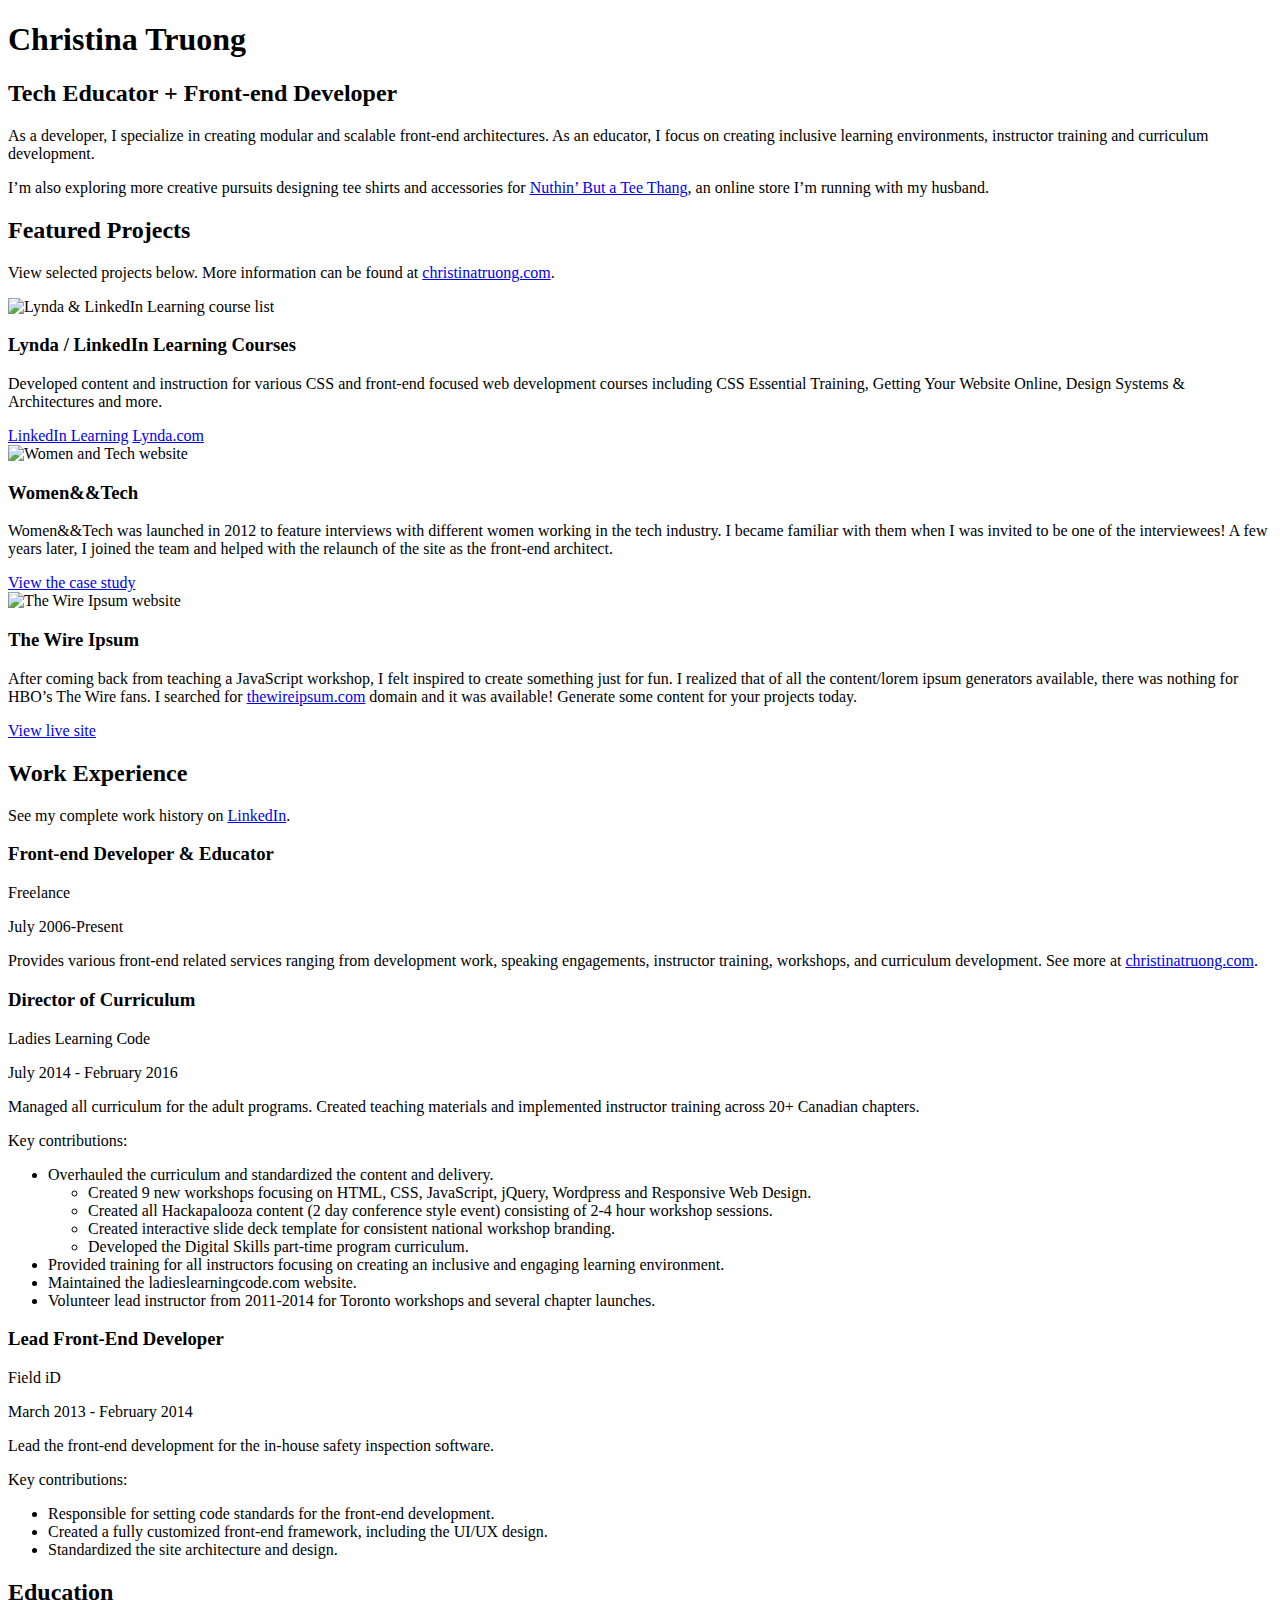
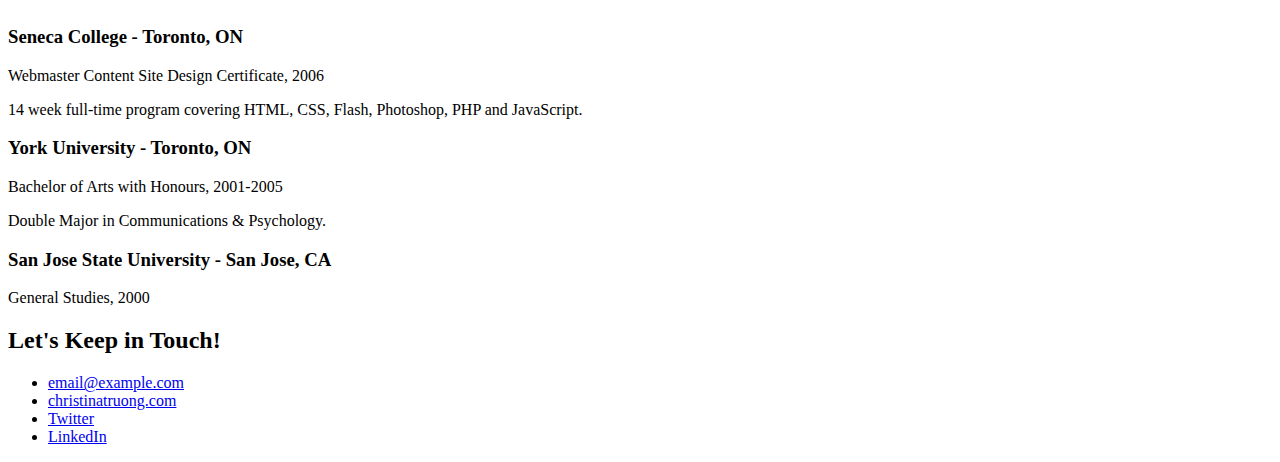
==== index.html @ 3b97efd6 "Create index.html" ====
<!DOCTYPE html>
<html lang="en">
  <head>
    <meta charset="UTF-8">
    <meta name="viewport" content="width=device-width, initial-scale=1.0">
    <title>Christina Truong, Tech Educator + Front-end Developer</title>
    <link href="https://fonts.googleapis.com/css?family=Caveat|Montserrat:400,600&display=swap" rel="stylesheet">
    <link rel="stylesheet" href="css/styles.css">
  </head>
  <body>
    <main>
      <!-- ***************  ABOUT / PROFILE  **************** -->
      <header>
        <div class="content-wrap">
          <h1>Christina Truong</h1>
          <h2>Tech Educator + Front-end Developer</h2>

          <p>As a developer, I specialize in creating modular and scalable front-end architectures. As an educator, I focus on creating inclusive learning environments, instructor training and curriculum development.</p>
          <p>I’m also exploring more creative pursuits designing tee shirts and accessories for <a href="http://teethang.com" target="_blank">Nuthin’ But a Tee Thang</a>, an online store I’m running with my husband.</p>
        </div>
      </header>

      <!-- ************ PROJECTS / PORTFOLIO  ************** -->
      <section class="projects">
        <div class="content-wrap divider">
          <h2>Featured Projects</h2>
          <p>View selected projects below. More information can be found at <a href="http://christinatruong.com">christinatruong.com</a>.</p>

          <!-- Project 1 -->
          <section class="project-item">
            <img src="images/project-courses.jpg" alt="Lynda & LinkedIn Learning course list">
            <h3>Lynda / LinkedIn Learning Courses</h3>
            <p>Developed content and instruction for various CSS and front-end focused web development courses including CSS Essential Training, Getting Your Website Online, Design Systems & Architectures and more.</p>
            <a class="btn" href="https://www.linkedin.com/learning/instructors/christina-truong?u=2125562" target="_blank">LinkedIn Learning</a>
            <a class="btn" href="https://www.lynda.com/Christina-Truong/7842227-1.html">Lynda.com</a>
          </section>

          <!-- Project 2 -->
          <section class="project-item">
            <img src="images/project-women-tech.jpg" alt="Women and Tech website">
            <h3>Women&&Tech</h3>
            <p>Women&&Tech was launched in 2012 to feature interviews with different women working in the tech industry. I became familiar with them when I was invited to be one of the interviewees! A few years later, I joined the team and helped with the relaunch of the site as the front-end architect.</p>
            <a class="btn" href="http://christinatruong.com/projects/women-and-tech-redesign.html" target="_blank">View the case study</a>
          </section>

          <!-- Project 3 -->
          <section class="project-item">
            <img src="images/project-wire-ipsum.jpg" alt="The Wire Ipsum website">
            <h3>The Wire Ipsum</h3>
            <p>After coming back from teaching a JavaScript workshop, I felt inspired to create something just for fun. I realized that of all the content/lorem ipsum generators available, there was nothing for HBO’s The Wire fans. I searched for <a href="http://thewireipsum.com" target="_blank">thewireipsum.com</a> domain and it was available! Generate some content for your projects today.</p>
            <a class="btn" href="http://thewireipsum.com" target="_blank">View live site</a>
          </section>
        </div>
      </section>

      <!-- ****************  WORK EXPERIENCE  ******************** -->
      <section class="work-experience">
        <div class="content-wrap item-details divider">
          <h2>Work Experience</h2>
          <p>See my complete work history on <a href="https://www.linkedin.com/in/christinatruong/">LinkedIn</a>.</p>

          <!-- Job 1 -->
          <section class="job-item">
            <div class="job-details">
              <h3>Front-end Developer & Educator</h3>
              <p>Freelance</p>
              <p>July 2006-Present</p>
            </div>
            <div class="job-summary">
              <p>Provides various front-end related services ranging from development work, speaking engagements, instructor training, workshops, and curriculum development. See more at  <a href="http://christinatruong.com">christinatruong.com</a>.</p>
            </div>
          </section>

          <!-- Job 2 -->
          <section class="job-item">
            <div class="job-details">
              <h3>Director of Curriculum</h3>
              <p>Ladies Learning Code</p>
              <p>July 2014 - February 2016</p>
            </div>
            <div class="job-summary">
              <p>Managed all curriculum for the adult programs. Created teaching materials and implemented instructor training across 20+ Canadian chapters.</p>
              <p>Key contributions:</p>
              <ul>
                <li>Overhauled the curriculum and standardized the content and delivery.
                  <ul>
                    <li>Created 9 new workshops focusing on HTML, CSS, JavaScript, jQuery, Wordpress and Responsive Web Design.</li>
                    <li>Created all Hackapalooza content (2 day conference style event) consisting of 2-4 hour workshop sessions.</li>
                    <li>Created interactive slide deck template for consistent national workshop branding.</li>
                    <li>Developed the Digital Skills part-time program curriculum.</li>
                  </ul>
                </li>
                <li>Provided training for all instructors focusing on creating an inclusive and engaging learning environment.</li>
                <li>Maintained the ladieslearningcode.com website.</li>
                <li>Volunteer lead instructor from 2011-2014 for Toronto workshops and several chapter launches.</li>
              </ul>
            </div>
          </section>

          <!-- Job 3 -->
          <section class="job-item">
            <div class="job-details">
              <h3>Lead Front-End Developer</h3>
              <p>Field iD</p>
              <p>March 2013 - February 2014</p>
            </div>
            <div class="job-summary">
              <p>Lead the front-end development for the in-house safety inspection software.</p>
              <p>Key contributions:</p>
              <ul>
                <li>Responsible for setting code standards for the front-end development.</li>
                <li>Created a fully customized front-end framework, including the UI/UX design.</li>
                <li>Standardized the site architecture and design.</li>
              </ul>
            </div>
          </section>
        </div>
      </section>

      <!-- *************  EDUCATION & CERTIFICATIONS *********** -->
      <section class="education">
        <div class="content-wrap item-details">
          <h2>Education</h2>

          <section>
            <h3>Seneca College - Toronto, ON</h3>
            <p>Webmaster Content Site Design Certificate, 2006</p>
            <p>14 week full-time program covering HTML, CSS, Flash, Photoshop, PHP and JavaScript.</p>
          </section>

          <section>
            <h3>York University - Toronto, ON</h3>
            <p>Bachelor of Arts with Honours, 2001-2005</p>
            <p>Double Major in Communications & Psychology.</p>
          </section>

          <section>
            <h3>San Jose State University - San Jose, CA</h3>
            <p>General Studies, 2000</p>
          </section>
        </div>
      </section>

      <!-- ************  CONTACT INFO / SOCIAL MEDIA  ************ -->
      <footer>
        <div class="content-wrap">
          <h2>Let's Keep in Touch!</h2>

          <!-- Social media and contact links. Add or remove any networks. -->
          <ul class="contact-list">
            <li><a href="mailto:email@example.com">email@example.com</a></li>
            <li><a href="http://christinatruong.com" target="_blank">christinatruong.com</a></li>
            <li><a href="http://twitter.com/christinatruong" target="_blank">Twitter</a></li>
            <li><a href="#" target="_blank">LinkedIn</a></li>
          </ul>
        </div>
      </footer>
    </main>
  </body>
</html>
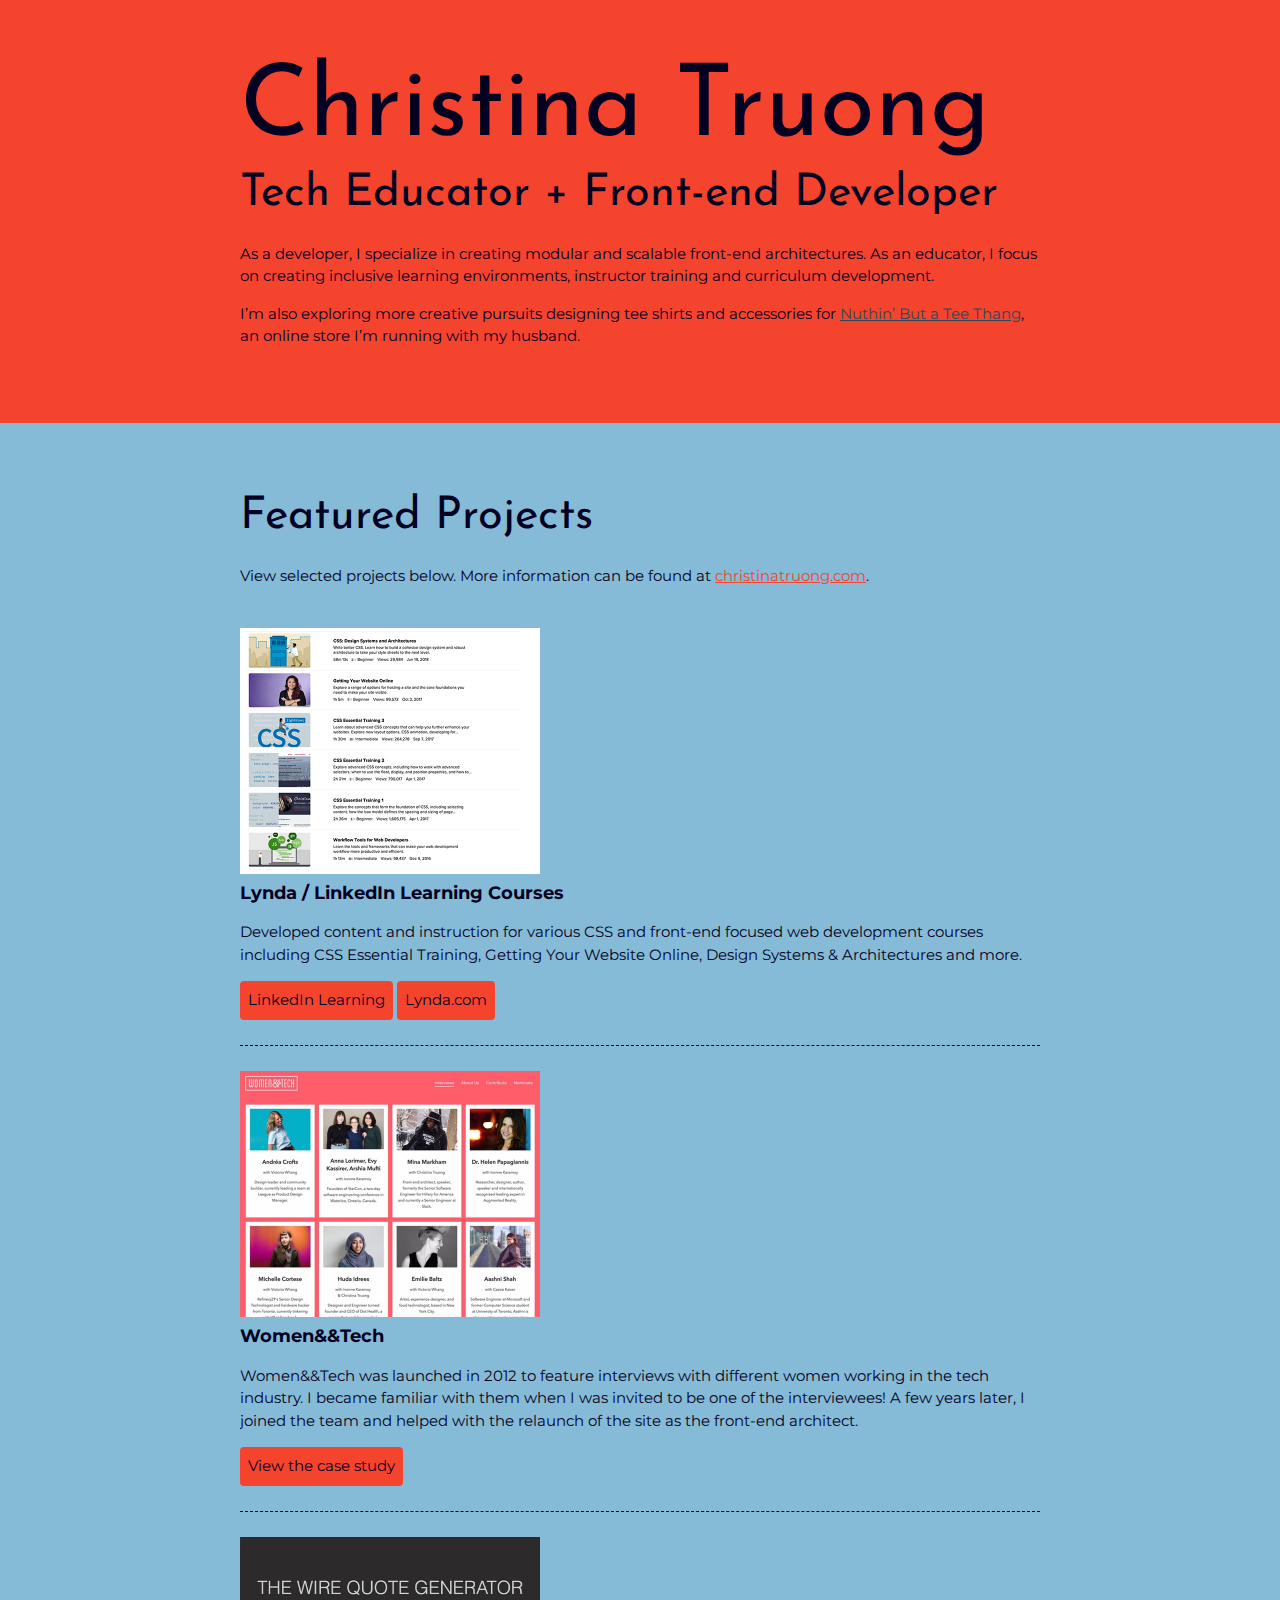
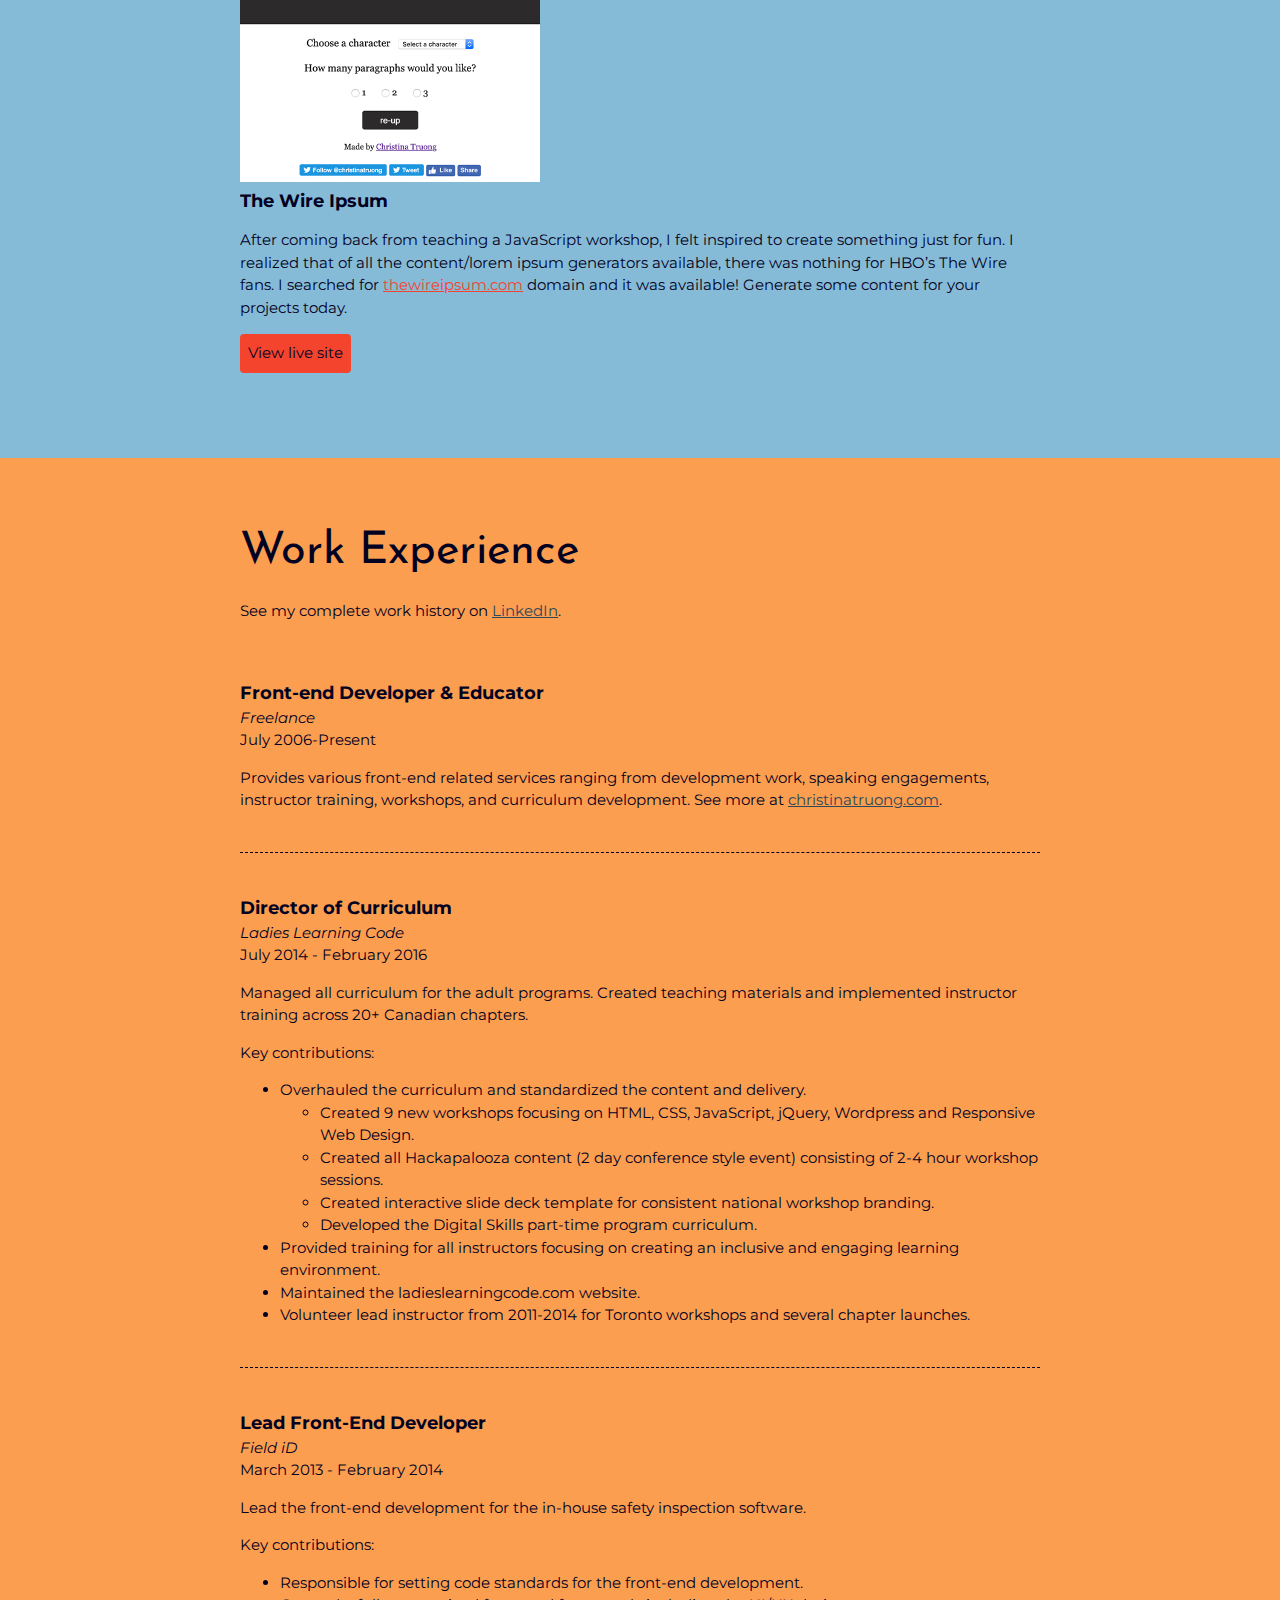
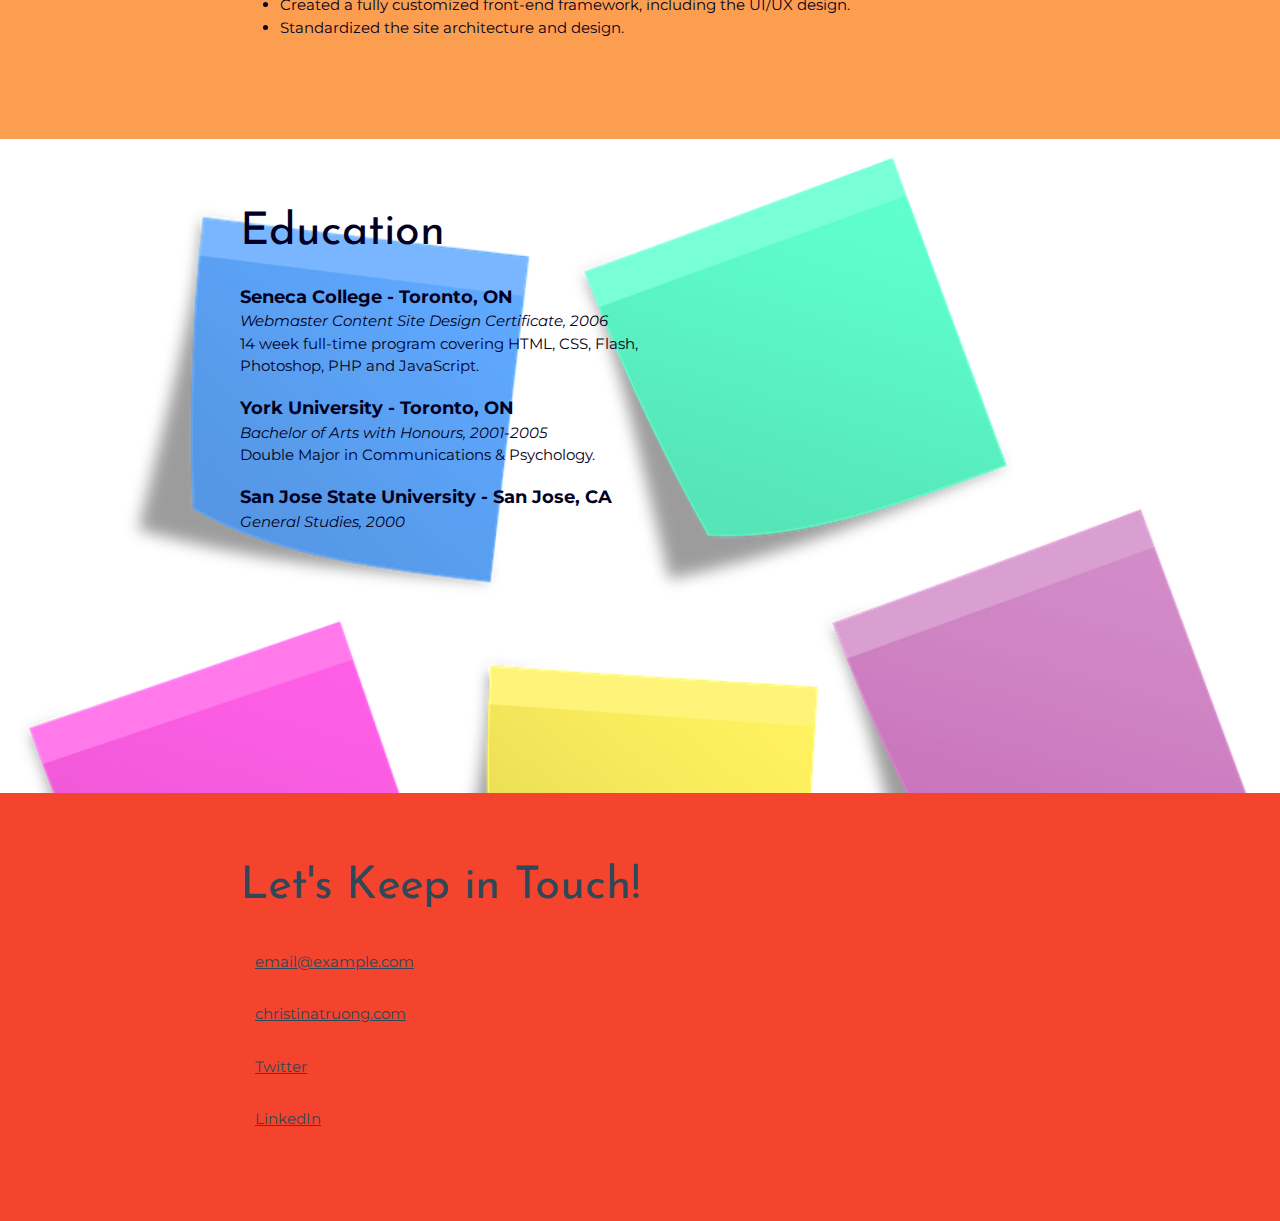
==== commit f1af1e7e: "Update index.html" ====
--- a/index.html
+++ b/index.html
@@ -6,6 +6,7 @@
     <title>Christina Truong, Tech Educator + Front-end Developer</title>
     <link href="https://fonts.googleapis.com/css?family=Caveat|Montserrat:400,600&display=swap" rel="stylesheet">
     <link rel="stylesheet" href="css/styles.css">
+    <link href="https://fonts.googleapis.com/css?family=Josefin+Sans&display=swap" rel="stylesheet">
   </head>
   <body>
     <main>
--- a/css/styles.css
+++ b/css/styles.css
@@ -0,0 +1,140 @@
+/*
+Colour Palatte
+#86BBD8 - sky blue
+#2F4858 - vermillion
+#020122 - rich black
+#FC9E4F - carrot
+*/
+
+
+/* Global styles
+------------------------------------*/
+html {
+  box-sizing: border-box;
+}
+*, *:before, *:after {
+  box-sizing: inherit;
+}
+
+body {
+  color: #020122;
+  margin: 0;
+  padding: 0;
+  font-family: 'Montserrat', sans-serif;
+  font-size: 15px;
+  line-height: 1.5;
+}
+img {
+  width: 300px;
+}
+a {
+  color: #2F4858;
+}
+a:hover {
+  text-decoration: none;
+}
+h1 {
+  font-size: 100px;
+  line-height: 1;
+}
+h2 {
+  font-size: 45px;
+}
+h1, h2 {
+  font-family: 'Josefin Sans', sans-serif;
+  font-weight: 400;
+  margin: 0;
+}
+.content-wrap {
+  max-width: 800px;
+  width: 85%;
+  margin: 0 auto;
+  padding: 60px 0;
+}
+h3 {
+  margin-bottom: 0;
+}
+.item-details h3 + p {
+  font-style: italic;
+}
+.item-details h3 ~ p {
+  margin: 0;
+}
+.divider > section {
+  border-bottom: 1px dashed #020122;
+  padding: 25px 0;
+}
+.divider > section:last-of-type {
+  border-bottom: none;
+}
+
+
+/* Profile
+------------------------------------*/
+header {
+  background: #F4442E;
+  color: #020122;
+}
+
+
+/* Projects
+------------------------------------*/
+.projects {
+  background: #86BBD8;
+}
+.projects a {
+  color: #F4442E;
+}
+.projects .btn {
+  color: #020122;
+  background: #F4442E;
+  text-decoration: none;
+  padding: 8px;
+  border-radius: 4px;
+  display: inline-block;
+}
+.projects .btn:hover {
+  background: rgba(47, 48, 97, 80%);
+}
+.project-item {
+  overflow: hidden;
+}
+.project-item h3 {
+  margin-top: 0;
+}
+
+
+/* Work Experience
+------------------------------------*/
+.work-experience {
+  background: #FC9E4F;
+}
+
+
+/* Education
+------------------------------------*/
+.education {
+  background-image: url(../images/postits.png);
+  background-size: cover;
+  background-position: top right;
+  padding-bottom: 200px;
+}
+.education p {
+  width: 60%;
+}
+
+
+/* Contact Info
+------------------------------------*/
+footer {
+  background: #F4442E;
+  color: #2F4858;
+}
+.contact-list {
+  list-style-type: none;
+  padding: 0;
+}
+.contact-list a {
+  padding: 15px;
+  display: inline-block;
+}
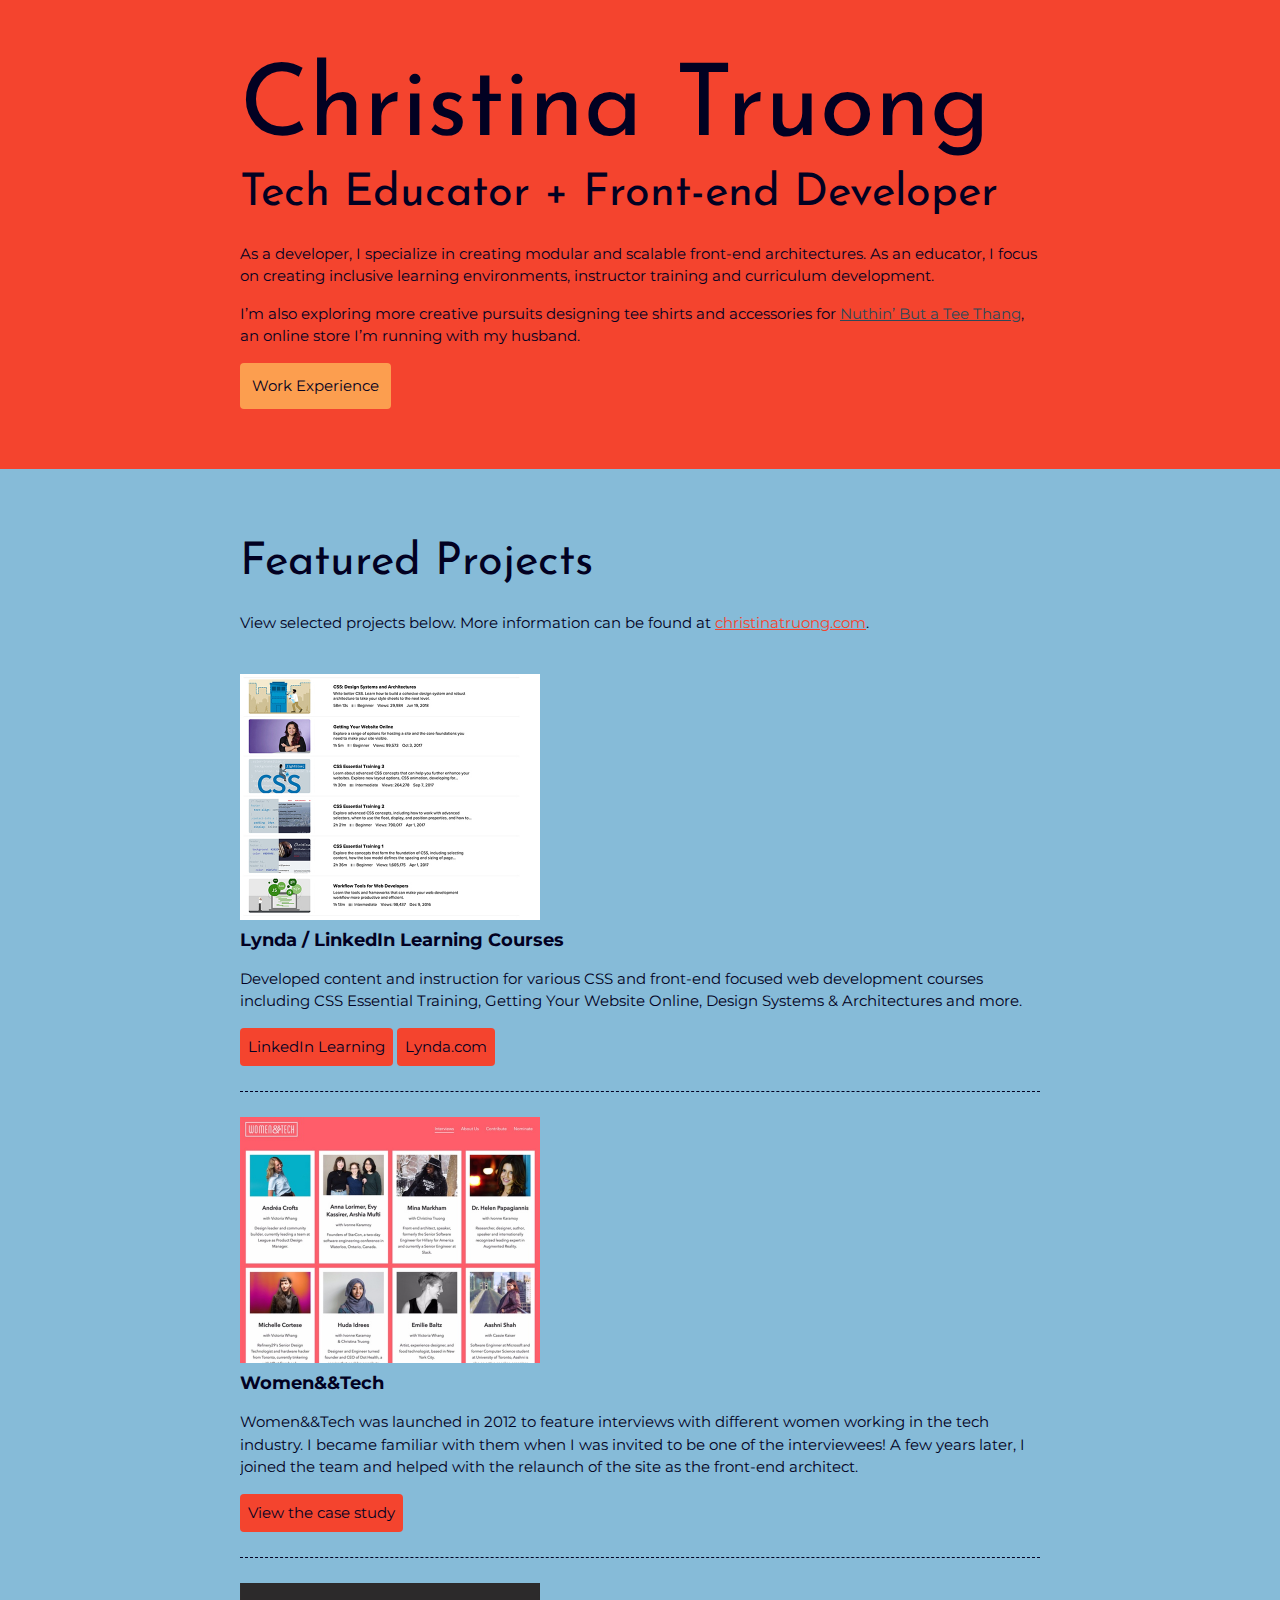
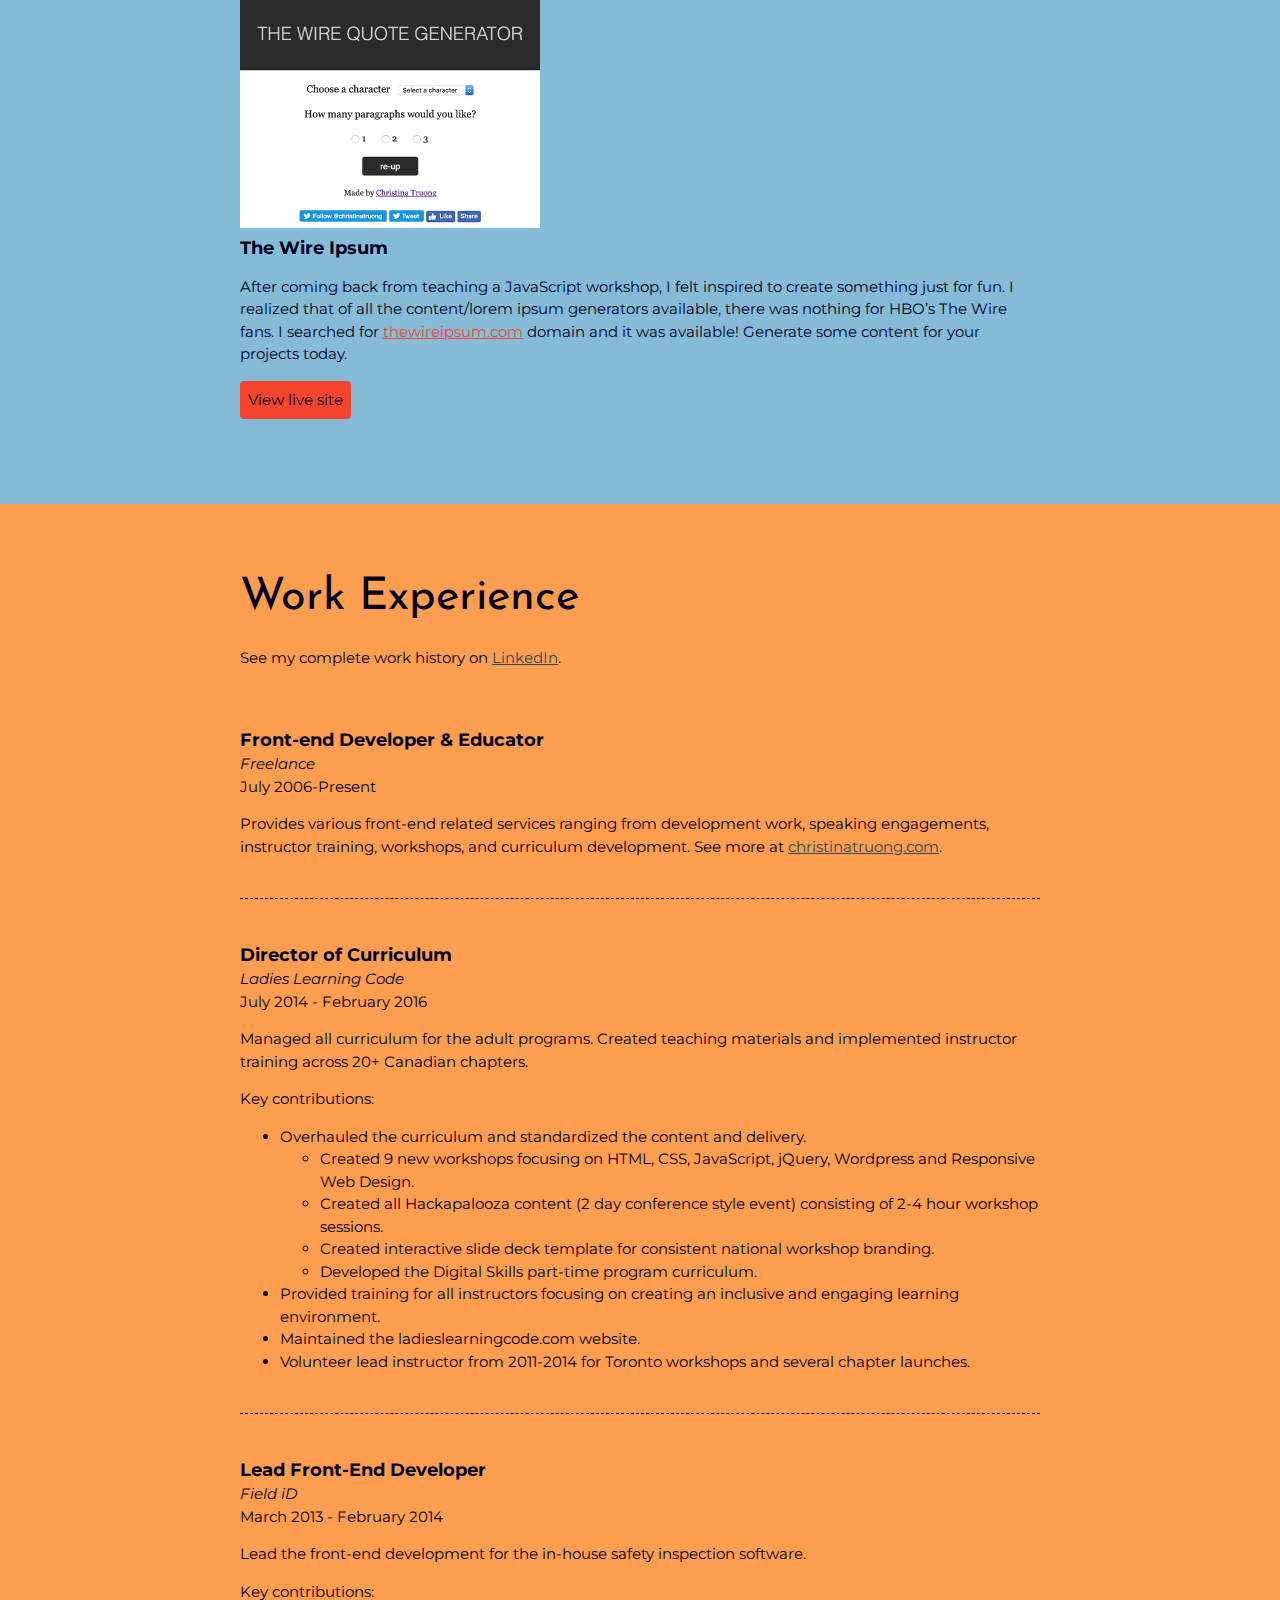
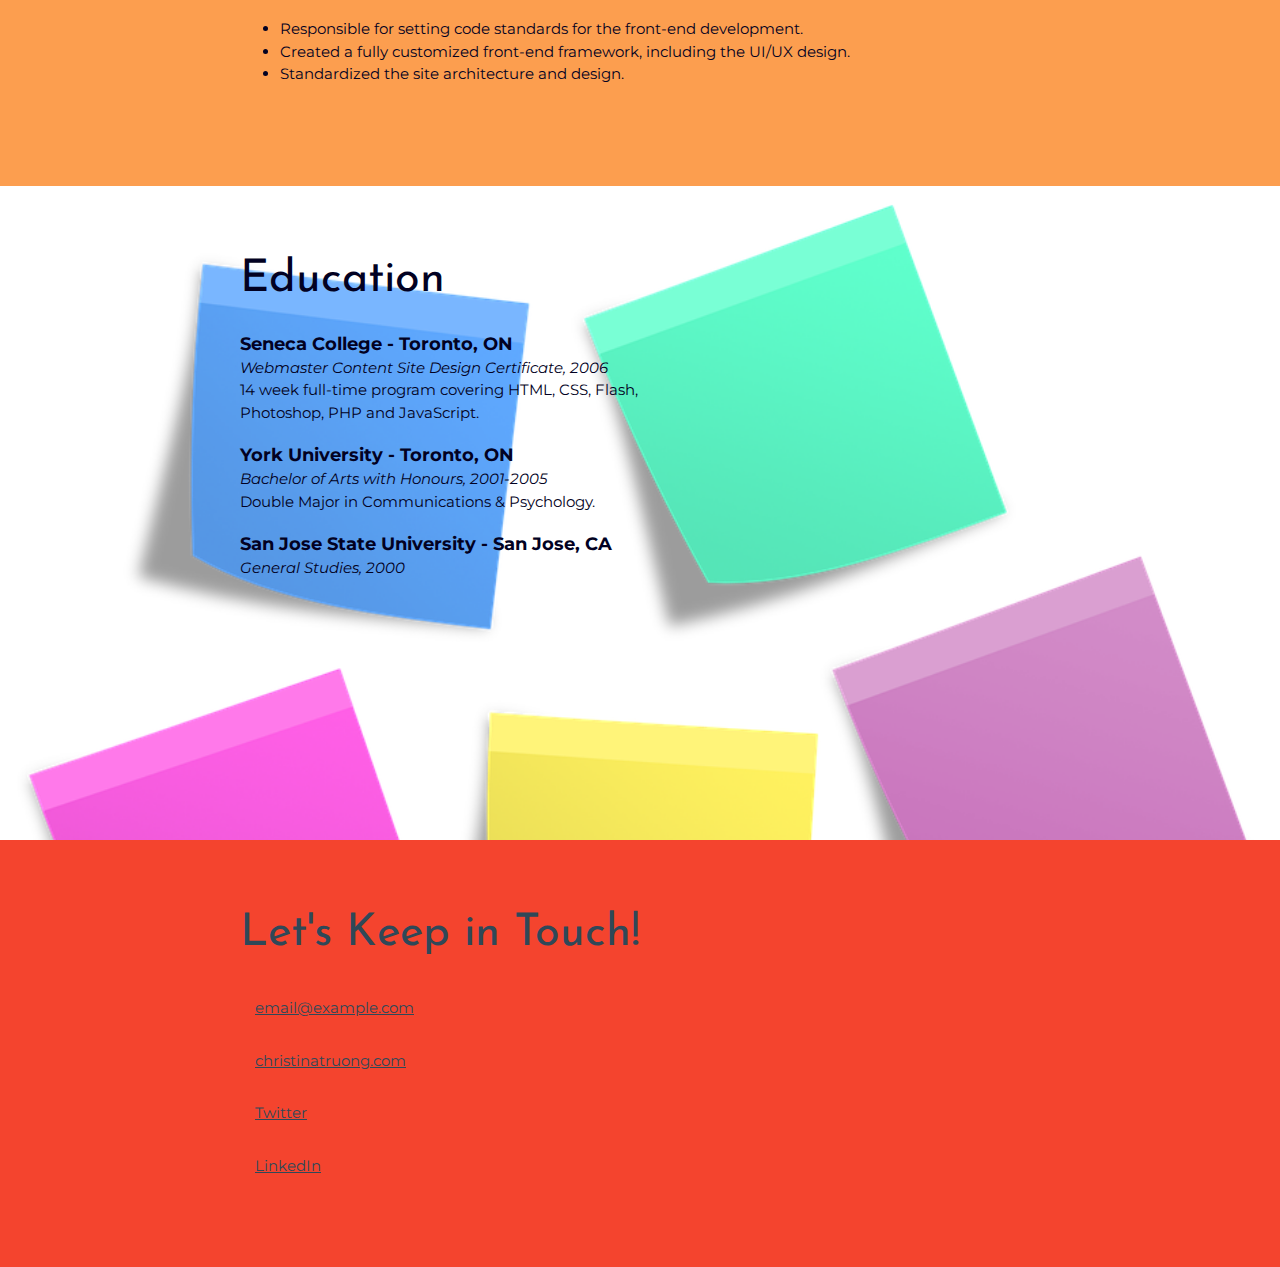
==== commit 344a9fe4: "Update index.html" ====
--- a/index.html
+++ b/index.html
@@ -18,6 +18,7 @@
 
           <p>As a developer, I specialize in creating modular and scalable front-end architectures. As an educator, I focus on creating inclusive learning environments, instructor training and curriculum development.</p>
           <p>I’m also exploring more creative pursuits designing tee shirts and accessories for <a href="http://teethang.com" target="_blank">Nuthin’ But a Tee Thang</a>, an online store I’m running with my husband.</p>
+          <a class="btn2" href="workexperience.html" target="_blank">Work Experience</a>
         </div>
       </header>
 
--- a/css/styles.css
+++ b/css/styles.css
@@ -66,6 +66,15 @@
 }
 .divider > section:last-of-type {
   border-bottom: none;
+}
+
+.btn2 {
+  color: #020122;
+  background: #FC9E4F;
+  text-decoration: none;
+  padding: 12px;
+  border-radius: 4px;
+  display: inline-block;
 }
 
 
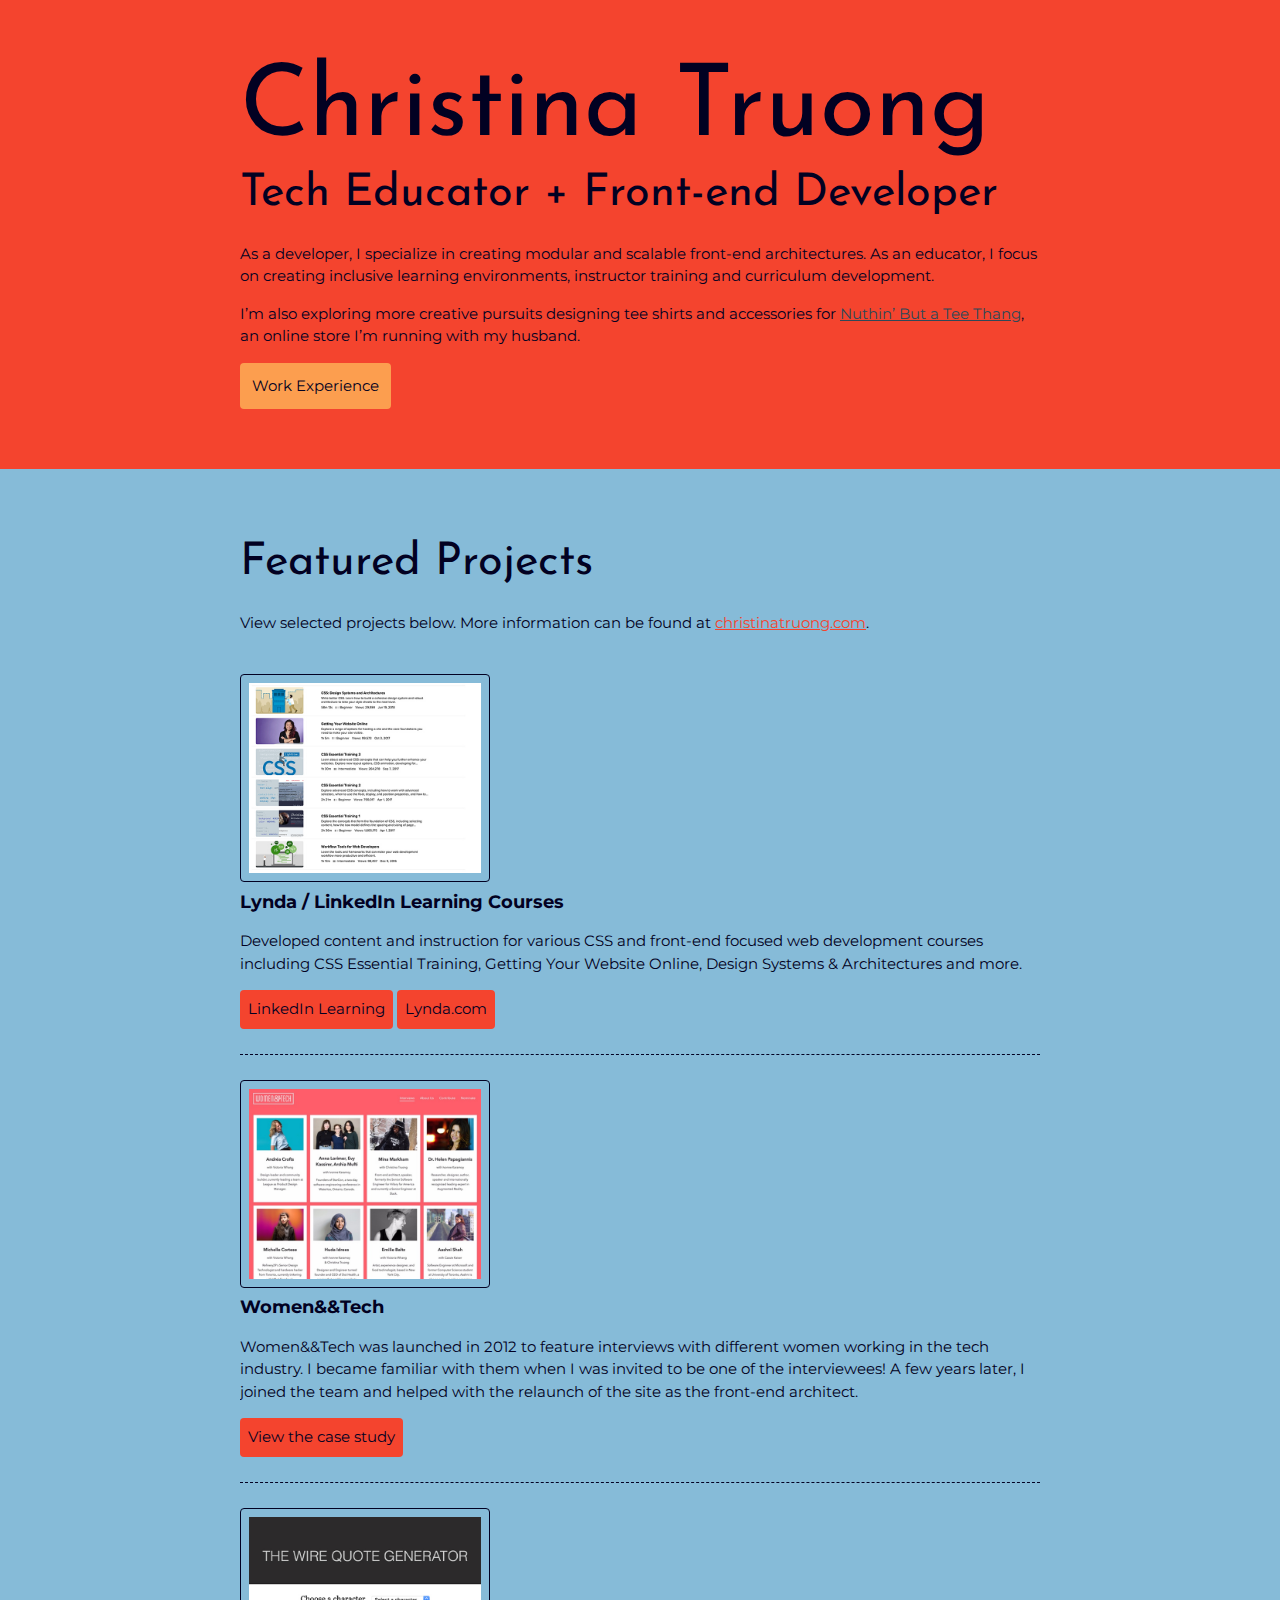
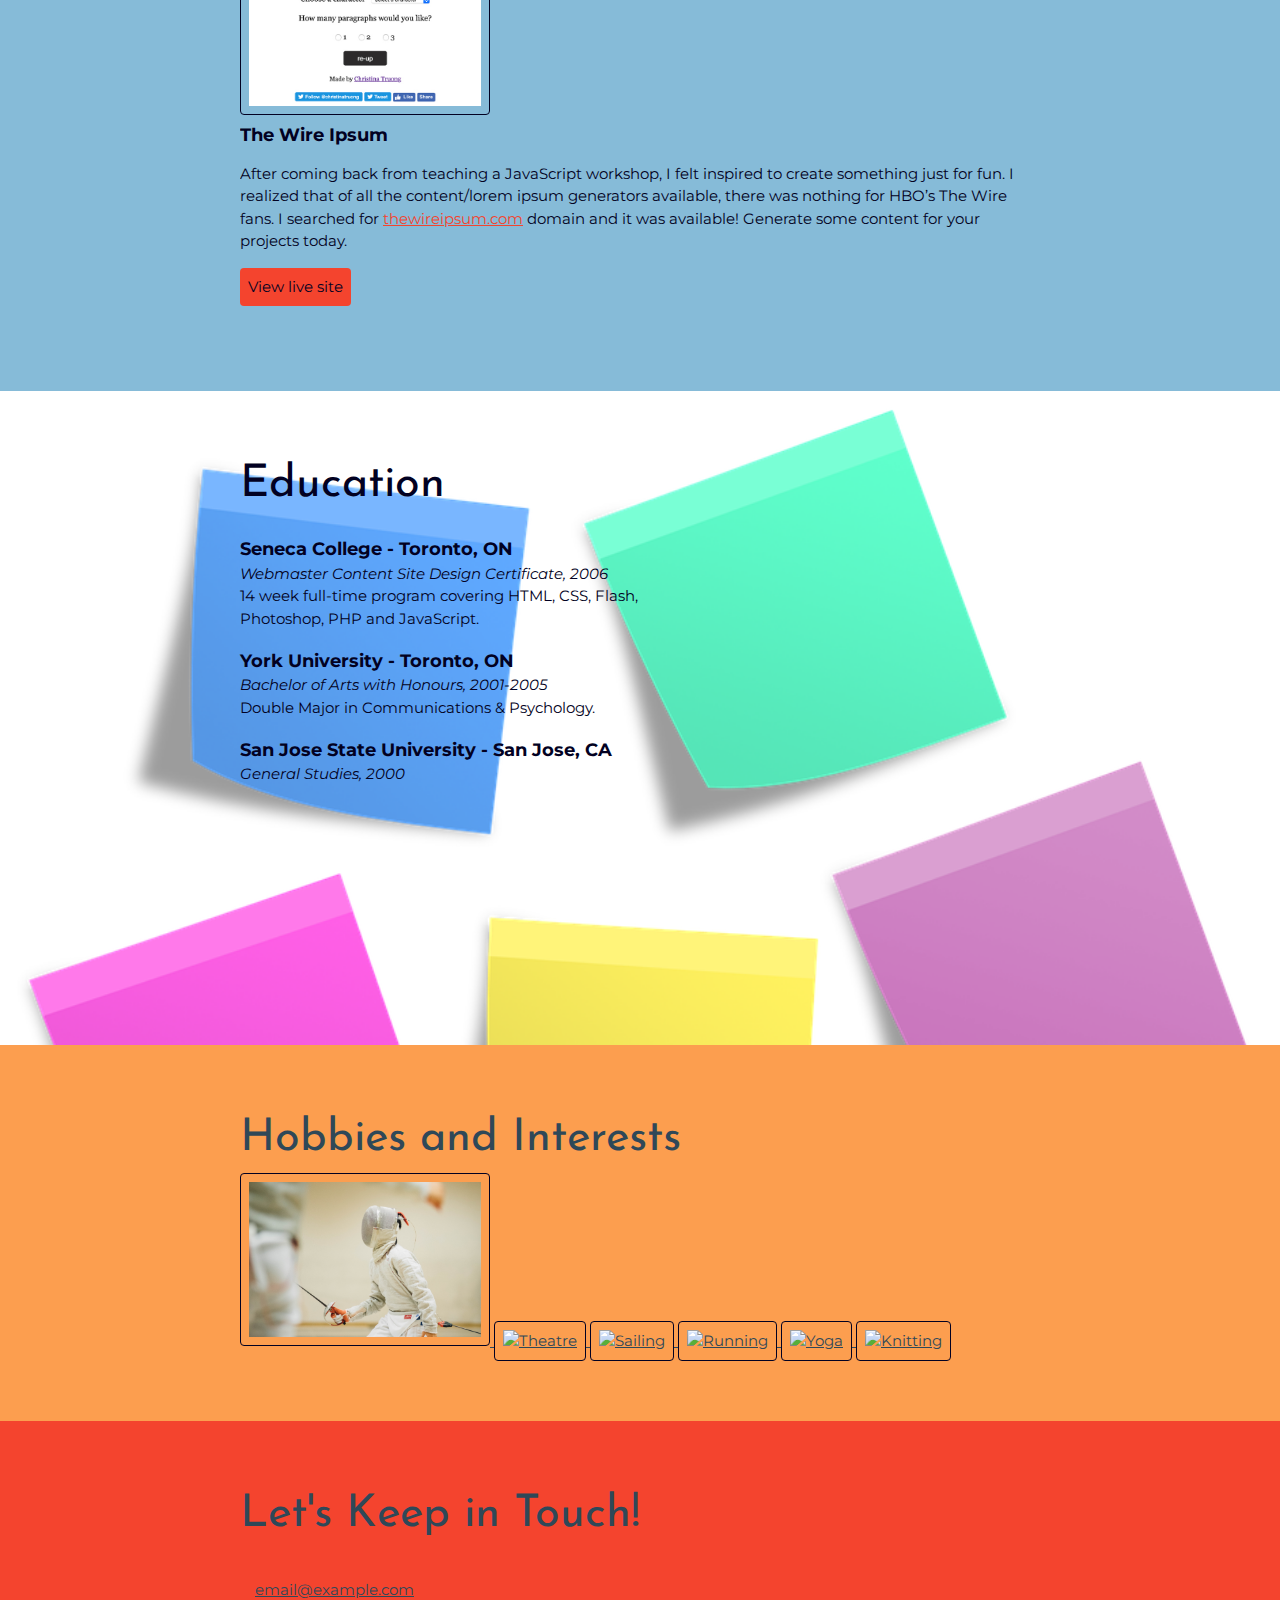
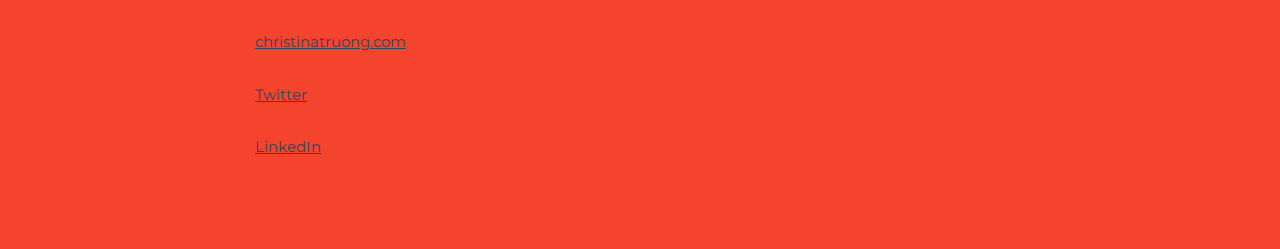
==== commit 13496861: "Update index.html" ====
--- a/index.html
+++ b/index.html
@@ -55,69 +55,6 @@
         </div>
       </section>
 
-      <!-- ****************  WORK EXPERIENCE  ******************** -->
-      <section class="work-experience">
-        <div class="content-wrap item-details divider">
-          <h2>Work Experience</h2>
-          <p>See my complete work history on <a href="https://www.linkedin.com/in/christinatruong/">LinkedIn</a>.</p>
-
-          <!-- Job 1 -->
-          <section class="job-item">
-            <div class="job-details">
-              <h3>Front-end Developer & Educator</h3>
-              <p>Freelance</p>
-              <p>July 2006-Present</p>
-            </div>
-            <div class="job-summary">
-              <p>Provides various front-end related services ranging from development work, speaking engagements, instructor training, workshops, and curriculum development. See more at  <a href="http://christinatruong.com">christinatruong.com</a>.</p>
-            </div>
-          </section>
-
-          <!-- Job 2 -->
-          <section class="job-item">
-            <div class="job-details">
-              <h3>Director of Curriculum</h3>
-              <p>Ladies Learning Code</p>
-              <p>July 2014 - February 2016</p>
-            </div>
-            <div class="job-summary">
-              <p>Managed all curriculum for the adult programs. Created teaching materials and implemented instructor training across 20+ Canadian chapters.</p>
-              <p>Key contributions:</p>
-              <ul>
-                <li>Overhauled the curriculum and standardized the content and delivery.
-                  <ul>
-                    <li>Created 9 new workshops focusing on HTML, CSS, JavaScript, jQuery, Wordpress and Responsive Web Design.</li>
-                    <li>Created all Hackapalooza content (2 day conference style event) consisting of 2-4 hour workshop sessions.</li>
-                    <li>Created interactive slide deck template for consistent national workshop branding.</li>
-                    <li>Developed the Digital Skills part-time program curriculum.</li>
-                  </ul>
-                </li>
-                <li>Provided training for all instructors focusing on creating an inclusive and engaging learning environment.</li>
-                <li>Maintained the ladieslearningcode.com website.</li>
-                <li>Volunteer lead instructor from 2011-2014 for Toronto workshops and several chapter launches.</li>
-              </ul>
-            </div>
-          </section>
-
-          <!-- Job 3 -->
-          <section class="job-item">
-            <div class="job-details">
-              <h3>Lead Front-End Developer</h3>
-              <p>Field iD</p>
-              <p>March 2013 - February 2014</p>
-            </div>
-            <div class="job-summary">
-              <p>Lead the front-end development for the in-house safety inspection software.</p>
-              <p>Key contributions:</p>
-              <ul>
-                <li>Responsible for setting code standards for the front-end development.</li>
-                <li>Created a fully customized front-end framework, including the UI/UX design.</li>
-                <li>Standardized the site architecture and design.</li>
-              </ul>
-            </div>
-          </section>
-        </div>
-      </section>
 
       <!-- *************  EDUCATION & CERTIFICATIONS *********** -->
       <section class="education">
@@ -143,6 +80,38 @@
         </div>
       </section>
 
+      <!-- ************  HOBBIES AND INTERESTS  ************ -->
+      <section class="hobbies">
+        <div class="content-wrap">
+          <h2>Hobbies and Interests</h2>
+
+          <a target="_blank" href="fencing.jpg">
+            <img src="fencing.jpg" alt="Fencing">
+          </a>
+
+          <a target="_blank" href="theatre.jpg">
+            <img src="theatre.jpg" alt="Theatre">
+          </a>
+
+          <a target="_blank" href="sailing.jpg">
+            <img src="sailing.jpg" alt="Sailing">
+          </a>
+
+          <a target="_blank" href="running.jpg">
+            <img src="running.jpg" alt="Running">
+          </a>
+
+          <a target="_blank" href="yoga.jpg">
+            <img src="yoga.jpg" alt="Yoga">
+          </a>
+
+          <a target="_blank" href="knitting.jpg">
+            <img src="knitting.jpg" alt="Knitting">
+          </a>
+
+        </div>
+      </section>
+
       <!-- ************  CONTACT INFO / SOCIAL MEDIA  ************ -->
       <footer>
         <div class="content-wrap">
--- a/css/styles.css
+++ b/css/styles.css
@@ -76,6 +76,9 @@
   border-radius: 4px;
   display: inline-block;
 }
+.btn2:hover {
+  box-shadow: 0 0 2px 1px #020122;
+}
 
 
 /* Profile
@@ -132,6 +135,24 @@
   width: 60%;
 }
 
+/* Hobbies and Interests
+------------------------------------*/
+.hobbies {
+  background: #FC9E4F;
+  color: #2F4858
+}
+
+img {
+  width: 250px;
+  border: 1px solid #020122;
+  border-radius: 4px;
+  padding: 8px;
+}
+
+img:hover {
+  box-shadow: 0 0 4px 1px #020122;
+}
+
 
 /* Contact Info
 ------------------------------------*/
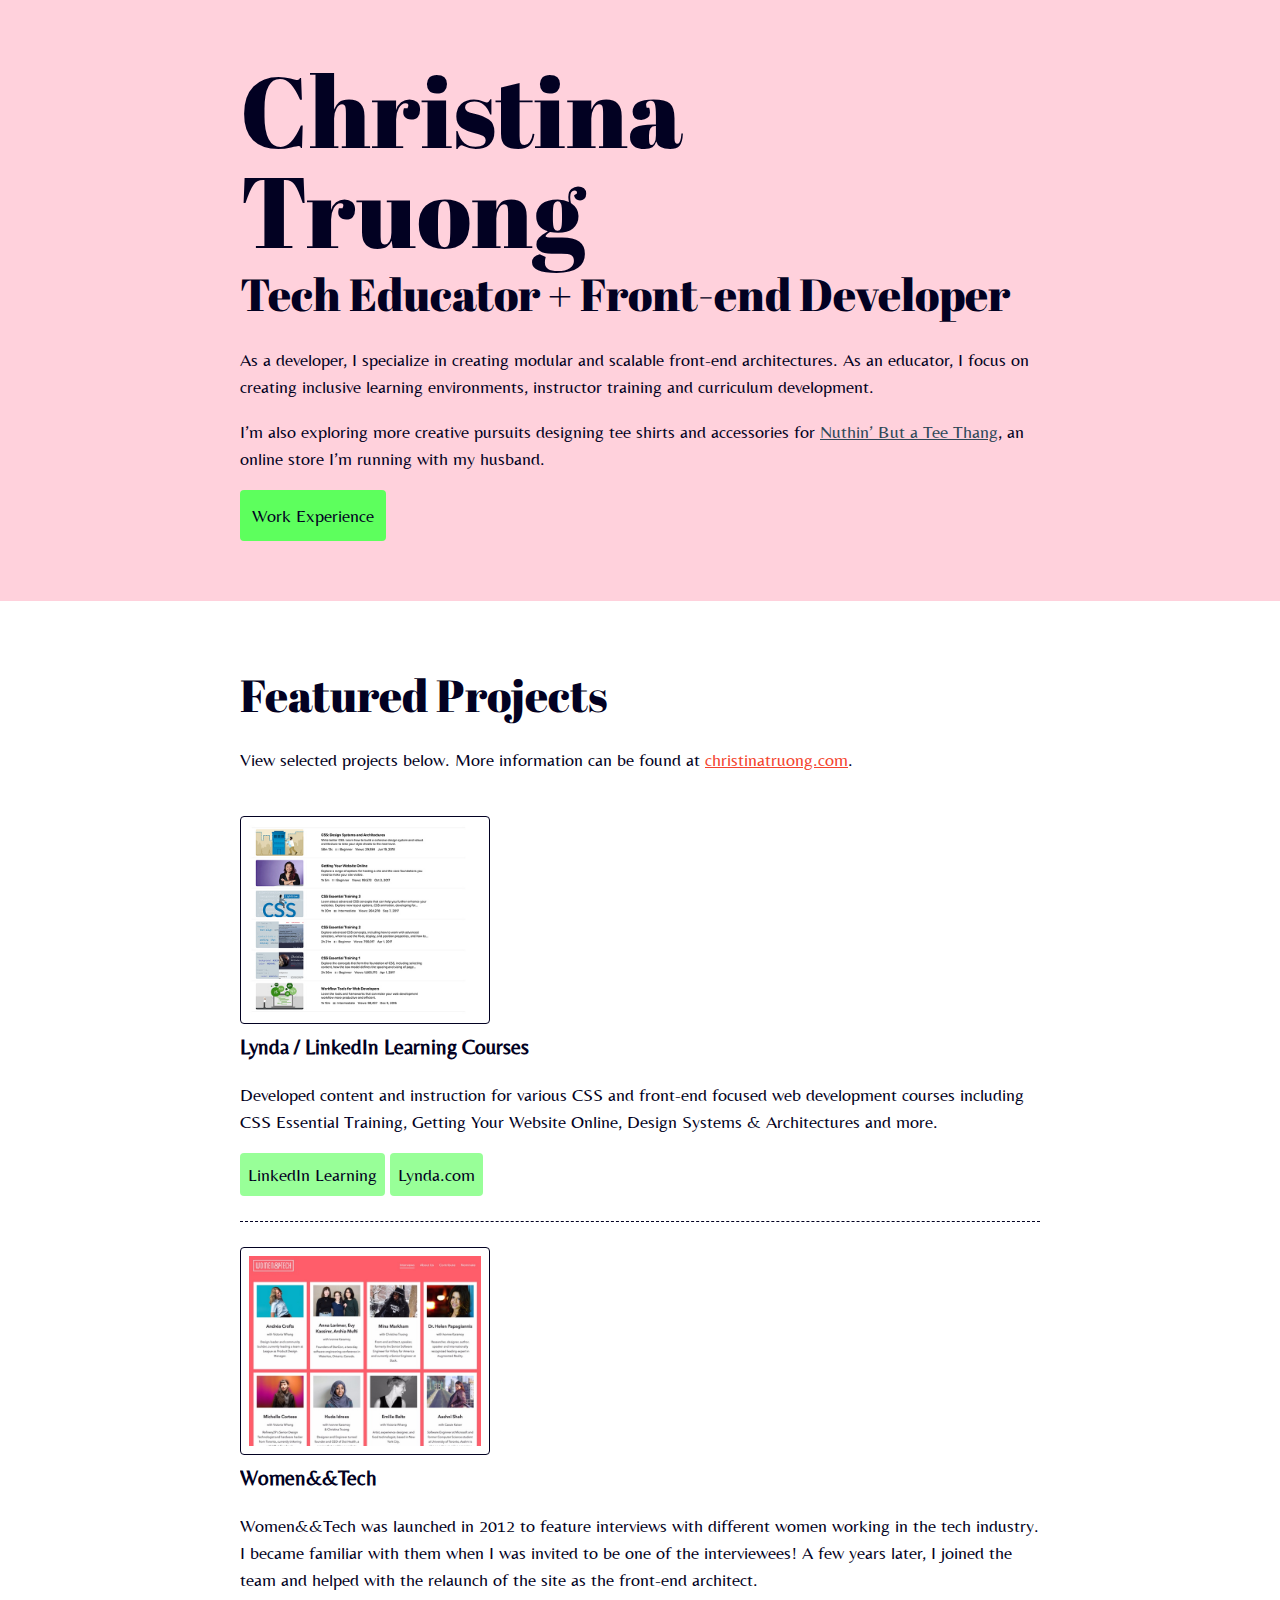
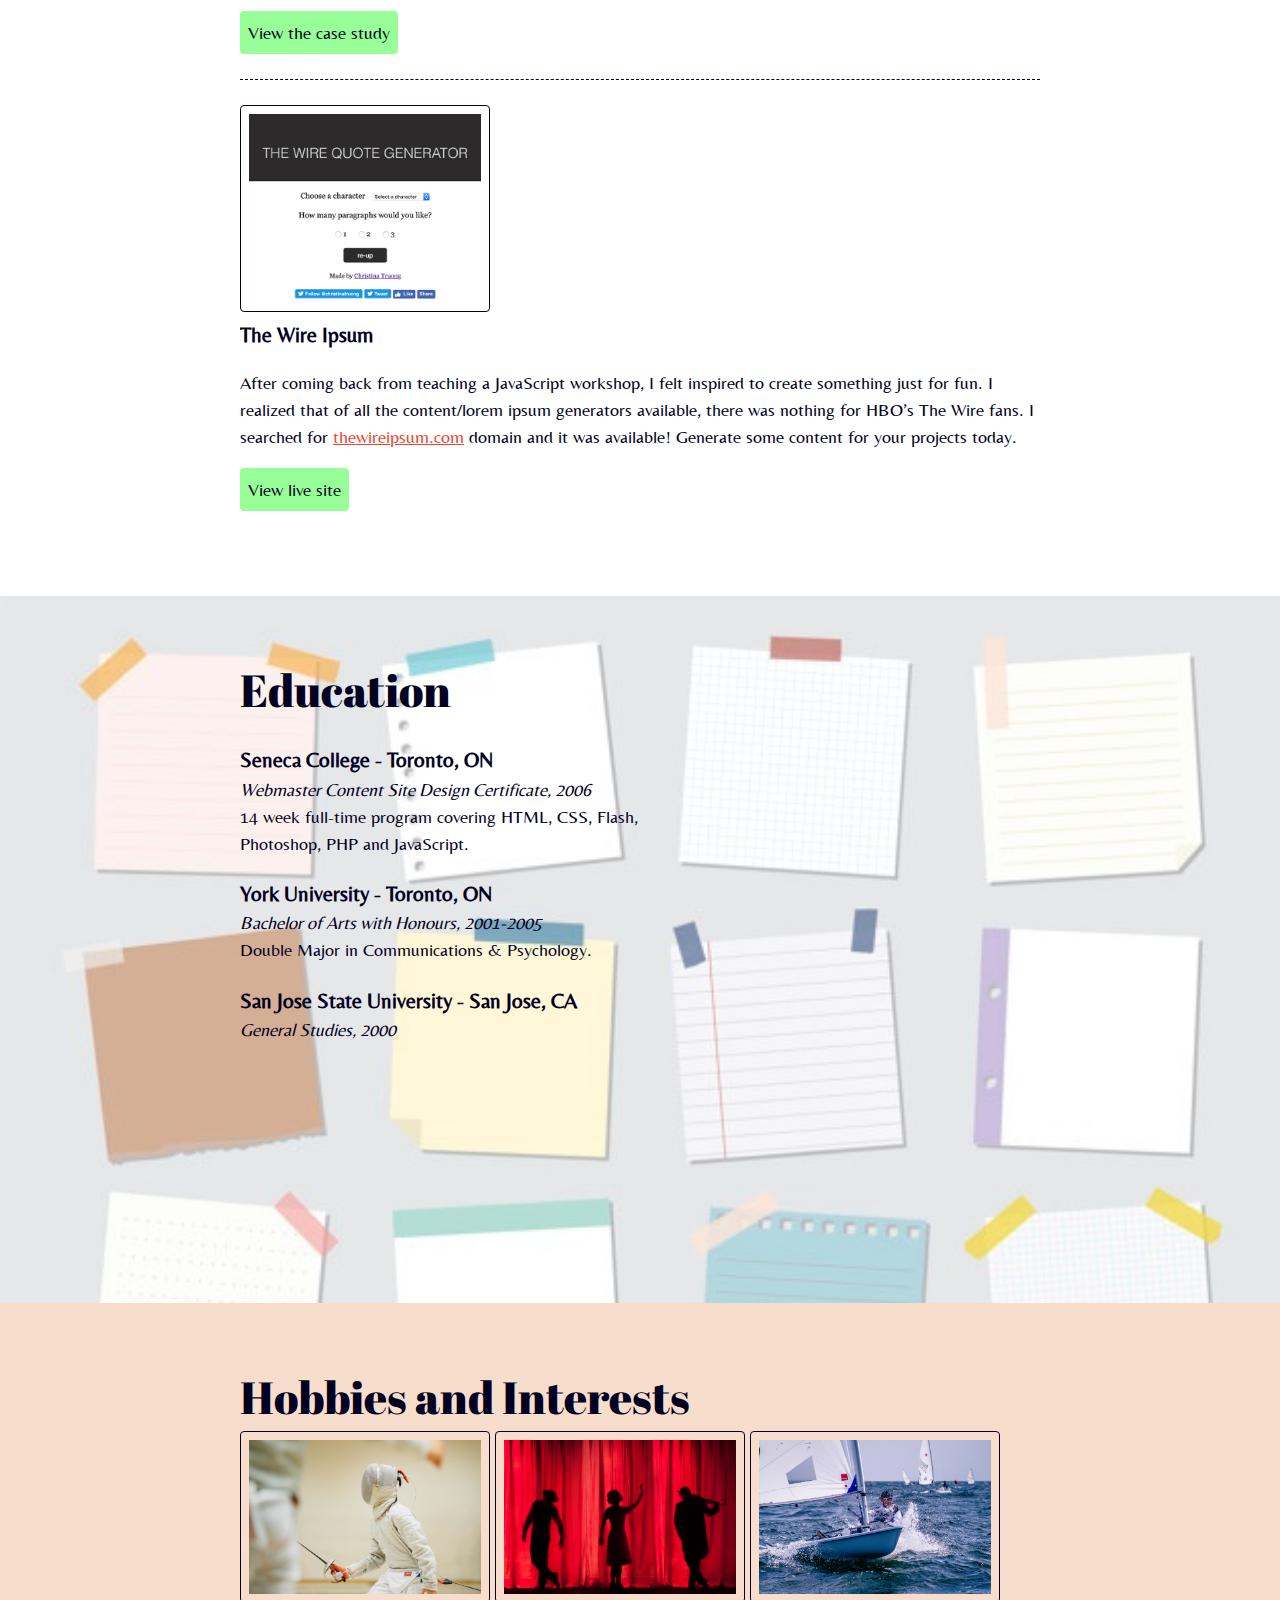
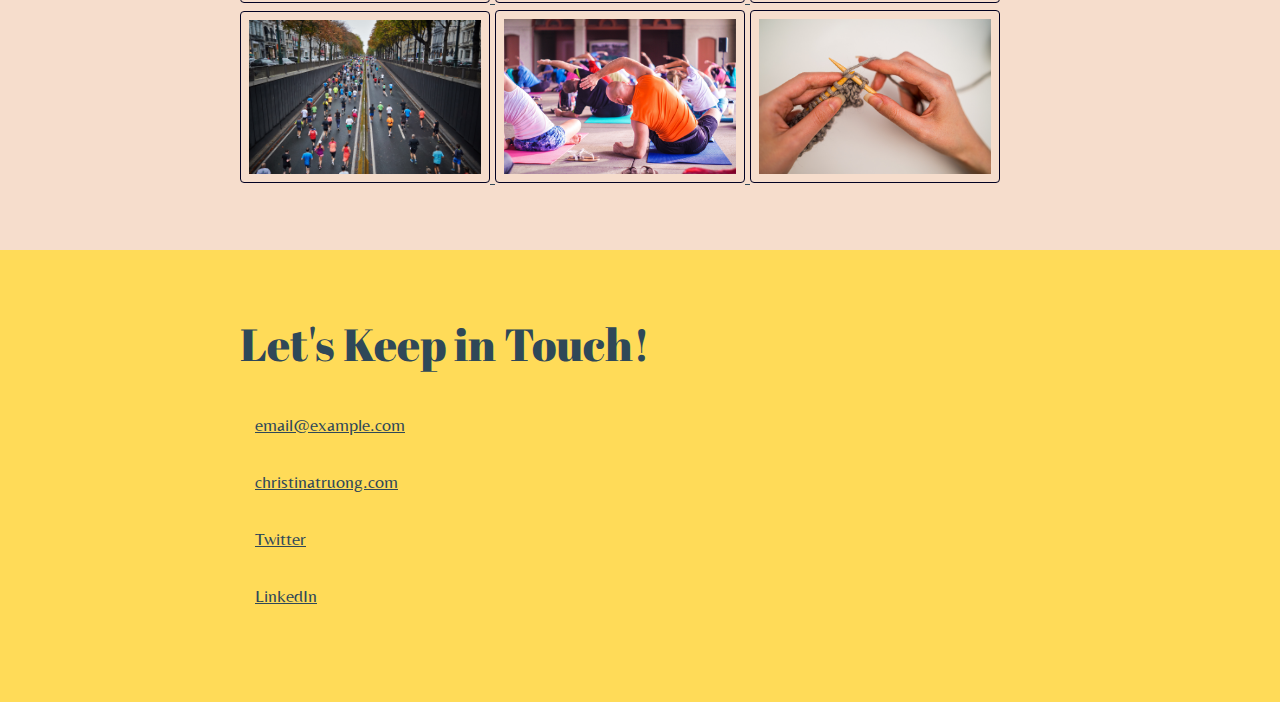
==== commit 6cdc4930: "Update index.html" ====
--- a/index.html
+++ b/index.html
@@ -6,7 +6,7 @@
     <title>Christina Truong, Tech Educator + Front-end Developer</title>
     <link href="https://fonts.googleapis.com/css?family=Caveat|Montserrat:400,600&display=swap" rel="stylesheet">
     <link rel="stylesheet" href="css/styles.css">
-    <link href="https://fonts.googleapis.com/css?family=Josefin+Sans&display=swap" rel="stylesheet">
+    <link href="https://fonts.googleapis.com/css?family=Abril+Fatface|Belleza&display=swap" rel="stylesheet">
   </head>
   <body>
     <main>
--- a/css/styles.css
+++ b/css/styles.css
@@ -1,9 +1,12 @@
 /*
 Colour Palatte
-#86BBD8 - sky blue
 #2F4858 - vermillion
 #020122 - rich black
-#FC9E4F - carrot
+#ffd1dc - millenial pink
+#98ff98 - mint green
+#F6DDCC - putty
+#ffdb58 - lemon
+#F8F9F9 - off white
 */
 
 
@@ -20,8 +23,8 @@
   color: #020122;
   margin: 0;
   padding: 0;
-  font-family: 'Montserrat', sans-serif;
-  font-size: 15px;
+  font-family: 'Belleza', sans-serif;
+  font-size: 18px;
   line-height: 1.5;
 }
 img {
@@ -41,7 +44,7 @@
   font-size: 45px;
 }
 h1, h2 {
-  font-family: 'Josefin Sans', sans-serif;
+  font-family: 'Abril Fatface', cursive;
   font-weight: 400;
   margin: 0;
 }
@@ -70,7 +73,7 @@
 
 .btn2 {
   color: #020122;
-  background: #FC9E4F;
+  background: #5dff5d;
   text-decoration: none;
   padding: 12px;
   border-radius: 4px;
@@ -84,7 +87,7 @@
 /* Profile
 ------------------------------------*/
 header {
-  background: #F4442E;
+  background: #ffd1dc ;
   color: #020122;
 }
 
@@ -92,21 +95,21 @@
 /* Projects
 ------------------------------------*/
 .projects {
-  background: #86BBD8;
+  background: ##F8F9F9;
 }
 .projects a {
   color: #F4442E;
 }
 .projects .btn {
   color: #020122;
-  background: #F4442E;
+  background: #98ff98;
   text-decoration: none;
   padding: 8px;
   border-radius: 4px;
   display: inline-block;
 }
 .projects .btn:hover {
-  background: rgba(47, 48, 97, 80%);
+  box-shadow: 0 0 4px 1px #020122;
 }
 .project-item {
   overflow: hidden;
@@ -119,14 +122,14 @@
 /* Work Experience
 ------------------------------------*/
 .work-experience {
-  background: #FC9E4F;
+  background: #F8F9F9;
 }
 
 
 /* Education
 ------------------------------------*/
 .education {
-  background-image: url(../images/postits.png);
+  background-image: url(../images/postits.jpg);
   background-size: cover;
   background-position: top right;
   padding-bottom: 200px;
@@ -138,8 +141,7 @@
 /* Hobbies and Interests
 ------------------------------------*/
 .hobbies {
-  background: #FC9E4F;
-  color: #2F4858
+  background: #F6DDCC;
 }
 
 img {
@@ -157,7 +159,7 @@
 /* Contact Info
 ------------------------------------*/
 footer {
-  background: #F4442E;
+  background: #ffdb58;
   color: #2F4858;
 }
 .contact-list {
